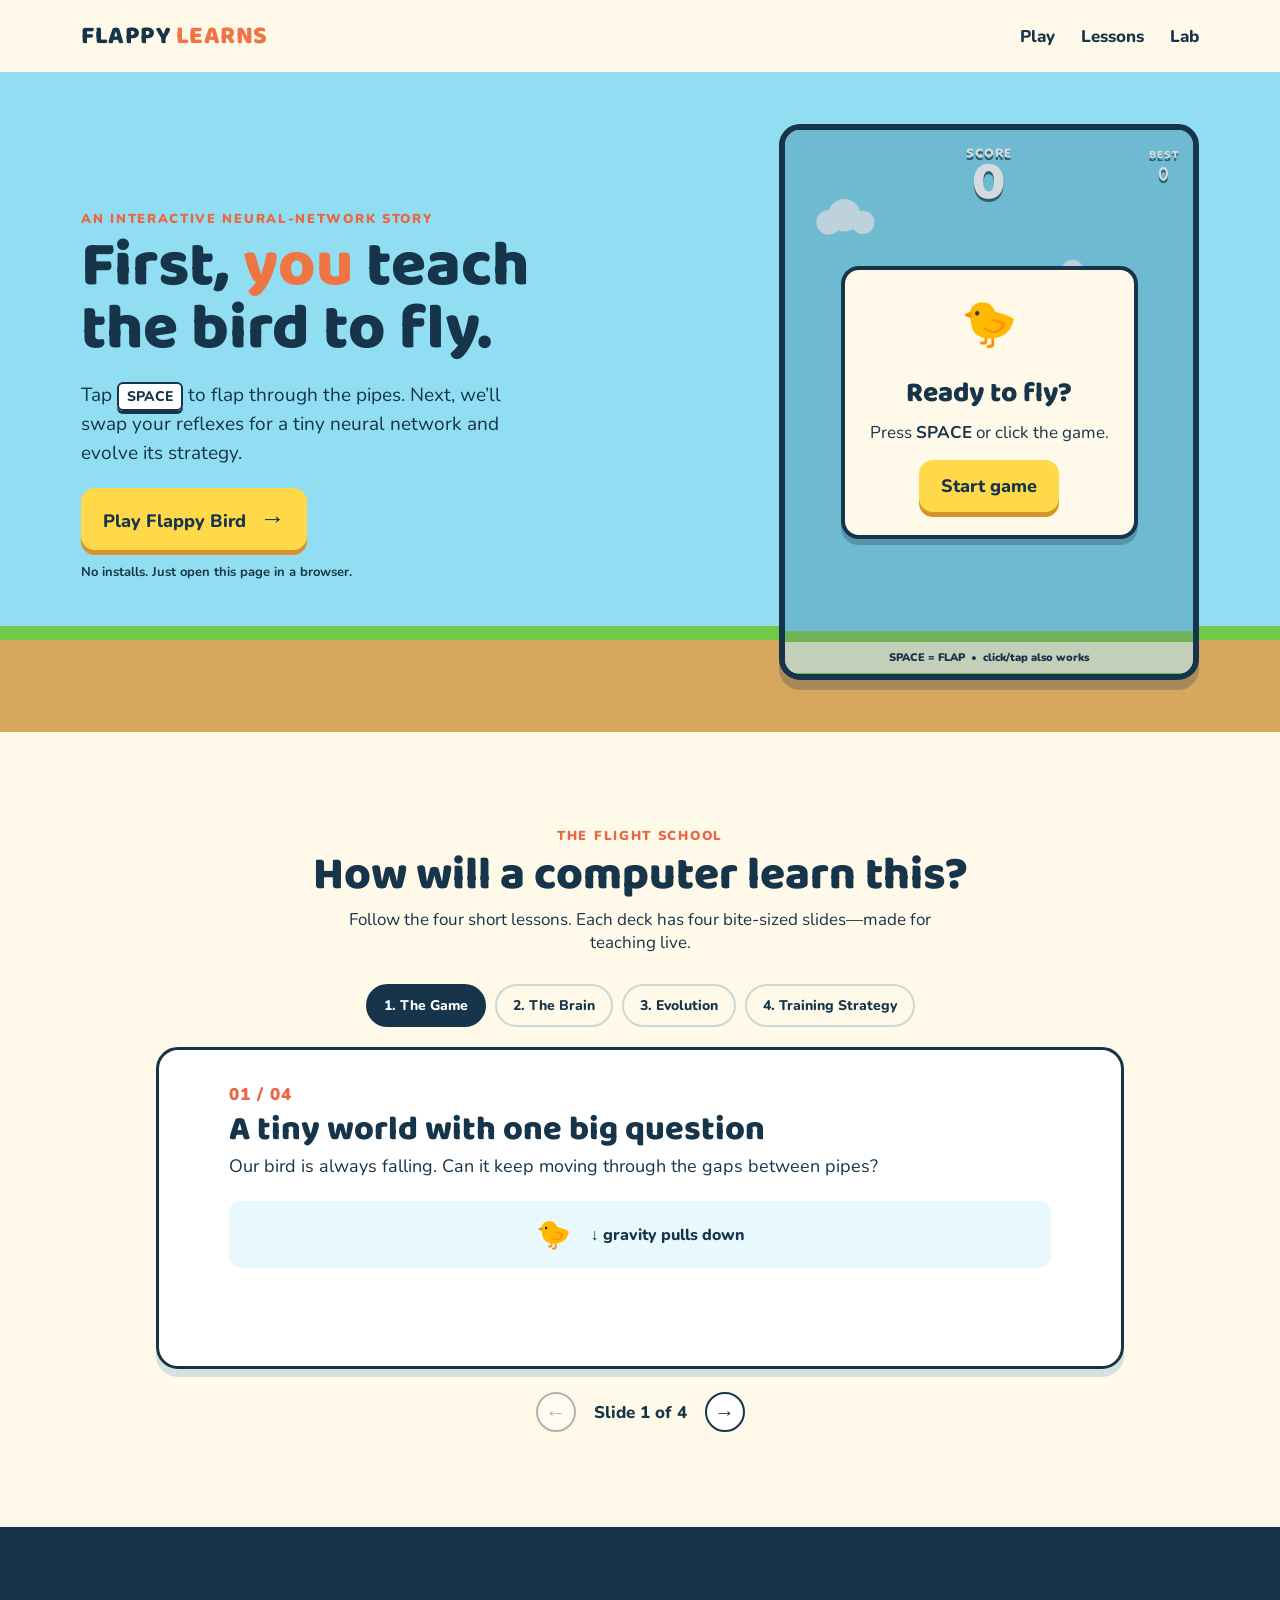
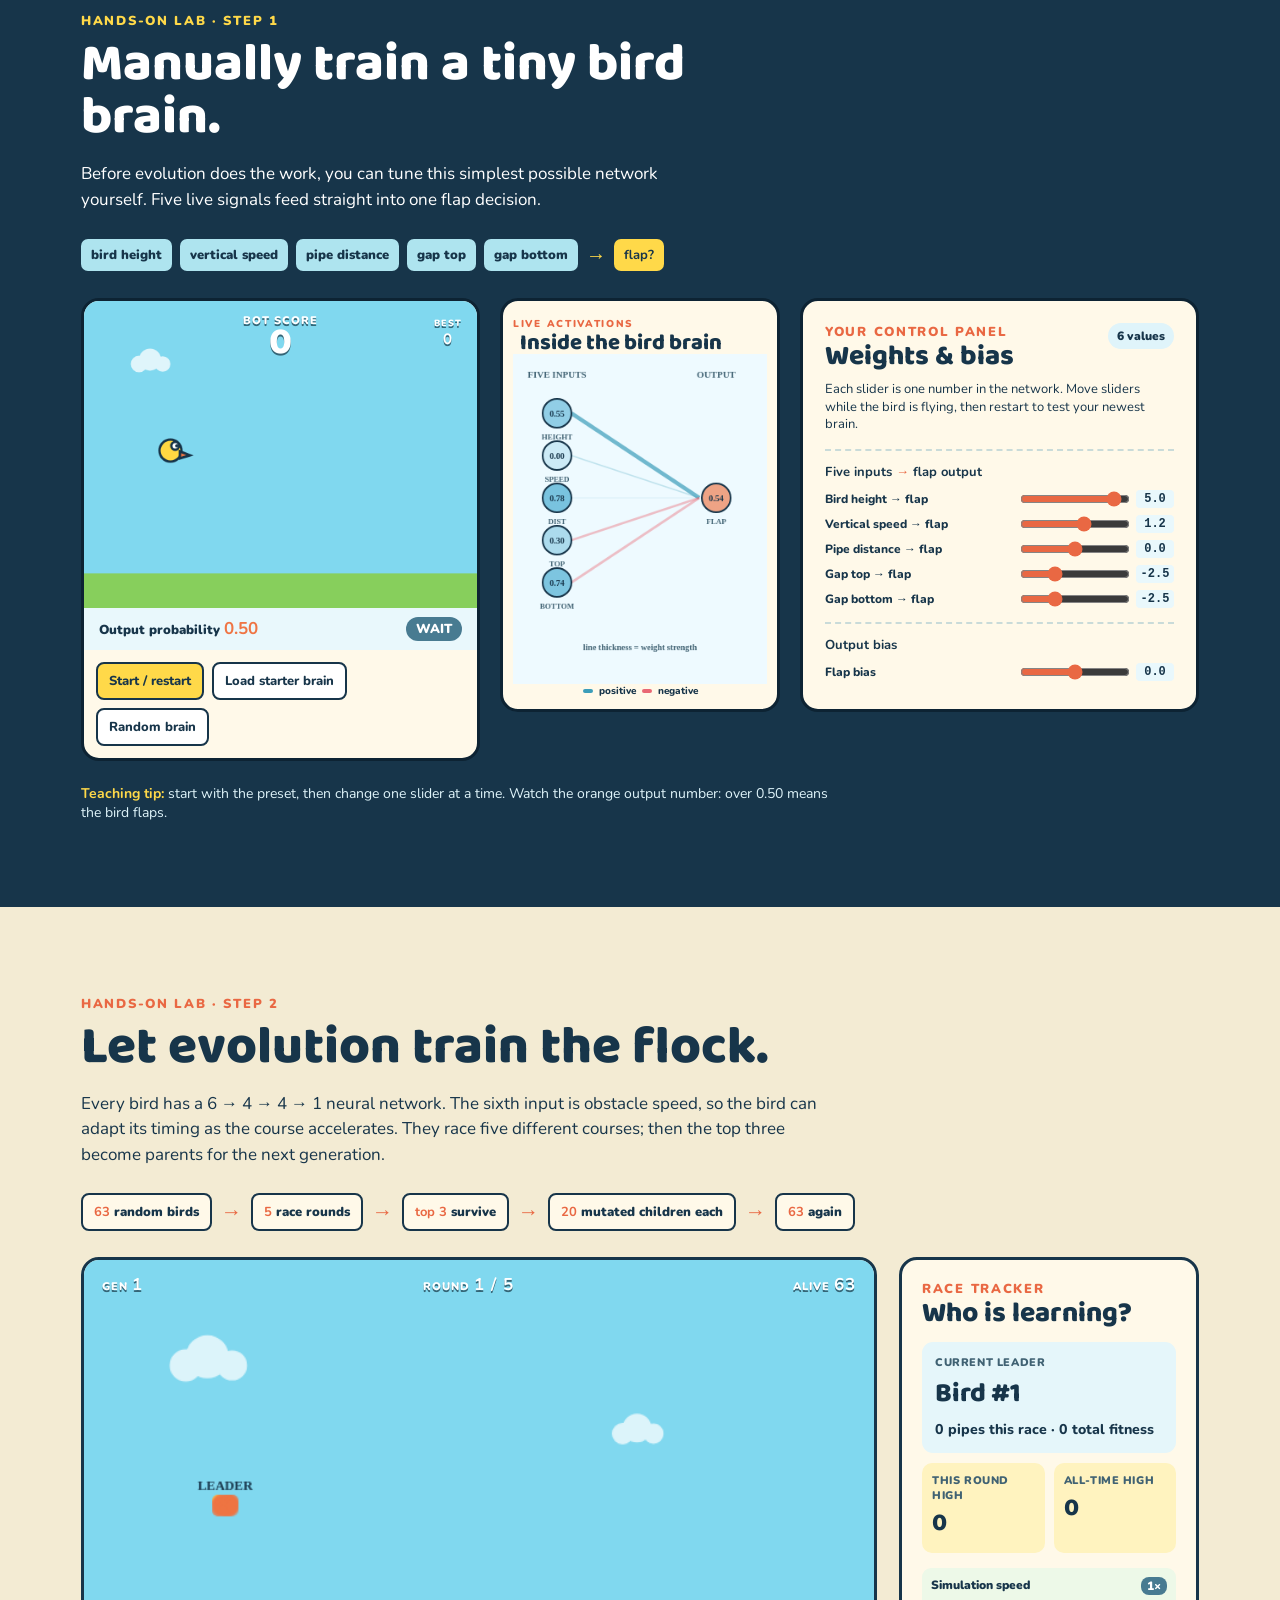
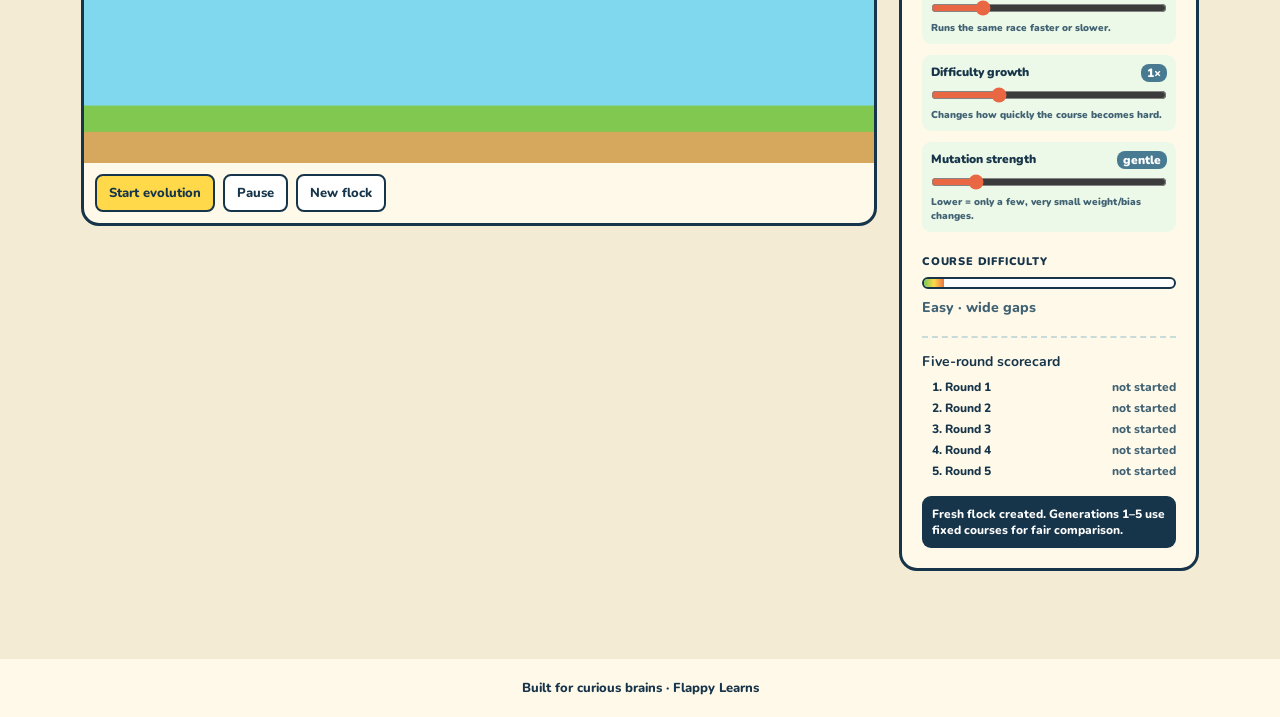
==== index.html @ a529473b "Initial Flappy game" ====
<!doctype html>
<html lang="en">
<head>
  <meta charset="UTF-8" />
  <meta name="viewport" content="width=device-width, initial-scale=1.0" />
  <title>Flappy Learns</title>
  <link rel="preconnect" href="https://fonts.googleapis.com" />
  <link rel="preconnect" href="https://fonts.gstatic.com" crossorigin />
  <link href="https://fonts.googleapis.com/css2?family=Baloo+2:wght@500;700;800&family=Nunito:wght@500;700;800&display=swap" rel="stylesheet" />
  <link rel="stylesheet" href="style.css" />
</head>
<body>
  <header class="site-header">
    <a class="brand" href="#play">FLAPPY <span>LEARNS</span></a>
    <nav aria-label="Main navigation">
      <a href="#play">Play</a>
      <a href="#lessons">Lessons</a>
      <a href="#lab">Lab</a>
    </nav>
  </header>

  <main>
    <section class="hero" id="play">
      <div class="hero-copy">
        <p class="eyebrow">AN INTERACTIVE NEURAL-NETWORK STORY</p>
        <h1>First, <em>you</em> teach<br />the bird to fly.</h1>
        <p class="intro">Tap <kbd>SPACE</kbd> to flap through the pipes. Next, we’ll swap your reflexes for a tiny neural network and evolve its strategy.</p>
        <button class="primary-button" id="start-button">Play Flappy Bird <span>→</span></button>
        <p class="tiny-note">No installs. Just open this page in a browser.</p>
      </div>

      <div class="game-shell" aria-label="Flappy Bird game">
        <div class="scoreboard"><span>SCORE</span><strong id="score">0</strong><span class="best-label">BEST <b id="best-score">0</b></span></div>
        <canvas id="game" width="420" height="560" tabindex="0" aria-label="Press Space to make the bird flap"></canvas>
        <div class="game-overlay" id="game-overlay">
          <div class="overlay-card">
            <p class="bird-icon">🐤</p>
            <h2 id="overlay-title">Ready to fly?</h2>
            <p id="overlay-text">Press <b>SPACE</b> or click the game.</p>
            <button id="overlay-button">Start game</button>
          </div>
        </div>
        <p class="controls">SPACE = FLAP &nbsp;•&nbsp; click/tap also works</p>
      </div>
    </section>

    <section class="lesson-section" id="lessons">
      <p class="eyebrow">THE FLIGHT SCHOOL</p>
      <h2>How will a computer learn this?</h2>
      <p class="section-intro">Follow the four short lessons. Each deck has four bite-sized slides—made for teaching live.</p>

      <div class="deck-tabs" role="tablist" aria-label="Lesson decks">
        <button class="deck-tab active" role="tab" aria-selected="true" aria-controls="deck-basics" id="tab-basics" data-deck="basics">1. The Game</button>
        <button class="deck-tab" role="tab" aria-selected="false" aria-controls="deck-network" id="tab-network" data-deck="network">2. The Brain</button>
        <button class="deck-tab" role="tab" aria-selected="false" aria-controls="deck-evolution" id="tab-evolution" data-deck="evolution">3. Evolution</button>
        <button class="deck-tab" role="tab" aria-selected="false" aria-controls="deck-strategy" id="tab-strategy" data-deck="strategy">4. Training Strategy</button>
      </div>

      <div class="deck active" id="deck-basics" role="tabpanel" aria-labelledby="tab-basics">
        <article class="slide active"><span class="slide-number">01 / 04</span><h3>A tiny world with one big question</h3><p>Our bird is always falling. Can it keep moving through the gaps between pipes?</p><div class="visual falling">🐤 <span>↓ gravity pulls down</span></div></article>
        <article class="slide"><span class="slide-number">02 / 04</span><h3>One action: flap</h3><p>A flap gives the bird a short upward push. In this first version, a human decides <strong>when</strong> to press Space.</p><div class="key-visual"><kbd>SPACE</kbd><span>→</span><span class="flap-arrow">🐤 ↑</span></div></article>
        <article class="slide"><span class="slide-number">03 / 04</span><h3>Simple rules make a game</h3><p>Touch a pipe or the ground: game over. Pass a pipe: earn one point. The score is our measure of success.</p><div class="rule-visual"><b>avoid</b> 🟩 <b>collect</b> ⭐</div></article>
        <article class="slide"><span class="slide-number">04 / 04</span><h3>Now replace the player</h3><p>The game will stay the same. Only the decision-maker changes: instead of a keyboard, a neural network chooses flap or wait.</p><div class="swap-visual"><span>⌨️ YOU</span><i>→</i><span>🧠 NETWORK</span></div></article>
      </div>

      <div class="deck" id="deck-network" role="tabpanel" aria-labelledby="tab-network" hidden>
        <article class="slide active"><span class="slide-number">01 / 04</span><h3>Five clues about the world</h3><p>Every frame, the network reads five numbers: bird height, bird velocity, pipe distance, gap top, and gap bottom.</p><div class="five-inputs"><span>Y</span><span>V</span><span>DX</span><span>TOP</span><span>BOT</span></div></article>
        <article class="slide"><span class="slide-number">02 / 04</span><h3>A very small brain</h3><p>Our network has two hidden layers with four neurons each. Small enough to draw, but enough to discover useful behavior.</p><div class="network-diagram" role="img" aria-label="Neural network with five inputs, two hidden layers of four neurons, and one output">
          <svg viewBox="0 0 760 250" aria-hidden="true">
            <g class="connections" stroke="#8dc8dc" stroke-width="2"><path d="M115 55 L265 45 M115 55 L265 85 M115 55 L265 125 M115 55 L265 165 M115 85 L265 45 M115 85 L265 85 M115 85 L265 125 M115 85 L265 165 M115 115 L265 45 M115 115 L265 85 M115 115 L265 125 M115 115 L265 165 M115 145 L265 45 M115 145 L265 85 M115 145 L265 125 M115 145 L265 165 M115 175 L265 45 M115 175 L265 85 M115 175 L265 125 M115 175 L265 165 M295 45 L445 45 M295 45 L445 85 M295 45 L445 125 M295 45 L445 165 M295 85 L445 45 M295 85 L445 85 M295 85 L445 125 M295 85 L445 165 M295 125 L445 45 M295 125 L445 85 M295 125 L445 125 M295 125 L445 165 M295 165 L445 45 M295 165 L445 85 M295 165 L445 125 M295 165 L445 165 M475 45 L625 105 M475 85 L625 105 M475 125 L625 105 M475 165 L625 105" /></g>
            <g class="input-nodes"><circle cx="100" cy="55" r="15"/><circle cx="100" cy="85" r="15"/><circle cx="100" cy="115" r="15"/><circle cx="100" cy="145" r="15"/><circle cx="100" cy="175" r="15"/></g>
            <g class="hidden-nodes"><circle cx="280" cy="45" r="15"/><circle cx="280" cy="85" r="15"/><circle cx="280" cy="125" r="15"/><circle cx="280" cy="165" r="15"/><circle cx="460" cy="45" r="15"/><circle cx="460" cy="85" r="15"/><circle cx="460" cy="125" r="15"/><circle cx="460" cy="165" r="15"/></g><g class="output-node"><circle cx="640" cy="105" r="18"/></g>
            <g class="layer-labels"><text x="100" y="225">INPUTS</text><text x="280" y="225">HIDDEN 1</text><text x="460" y="225">HIDDEN 2</text><text x="640" y="225">OUTPUT</text></g><g class="node-labels"><text x="52" y="59">5</text><text x="232" y="49">4</text><text x="412" y="49">4</text><text x="683" y="109">1</text></g>
          </svg><p><span>5 signals</span><b>→</b><span>4 neurons</span><b>→</b><span>4 neurons</span><b>→</b><span>1 decision</span></p>
        </div></article>
        <article class="slide"><span class="slide-number">03 / 04</span><h3>Weights are tiny opinions</h3><p>Each connection has a weight. A positive weight encourages a neuron; a negative one discourages it. Every neuron also has a bias.</p><div class="formula">signal = activation( inputs × weights + bias )</div></article>
        <article class="slide"><span class="slide-number">04 / 04</span><h3>One answer: flap or wait</h3><p>The last neuron produces a number from 0 to 1. Above 0.5 means <strong>FLAP</strong>; otherwise the bird waits.</p><div class="output-visual"><span>0.73</span><i>≥ 0.5</i><b>FLAP!</b></div></article>
      </div>

      <div class="deck" id="deck-evolution" role="tabpanel" aria-labelledby="tab-evolution" hidden>
        <article class="slide active"><span class="slide-number">01 / 04</span><h3>Start with many random birds</h3><p>Each bird gets a randomly filled network. Most are terrible at first—and that is exactly where learning begins.</p><div class="birds-row">🐤 🐤 🐤 🐤 🐤</div></article>
        <article class="slide"><span class="slide-number">02 / 04</span><h3>Fitness is the score</h3><p>Let every bird play. Its fitness is how far it gets (or how many pipes it passes). Higher is better.</p><div class="fitness"><span>🐤 2</span><span>🐤 7</span><span>🐤 12 ★</span></div></article>
        <article class="slide"><span class="slide-number">03 / 04</span><h3>The best three survive</h3><p>Keep the top three networks. They become the parents for the next generation instead of starting from scratch.</p><div class="survivors">🏆 🏆 🏆 <span>survive</span></div></article>
        <article class="slide"><span class="slide-number">04 / 04</span><h3>Copy, mix, mutate, repeat</h3><p>Children inherit parent weights, with a few small random changes. Over many generations, lucky improvements accumulate.</p><div class="cycle">parents → offspring → play → select ↻</div></article>
      </div>

      <div class="deck" id="deck-strategy" role="tabpanel" aria-labelledby="tab-strategy" hidden>
        <article class="slide active"><span class="slide-number">01 / 04</span><h3>Keep the best three</h3><p>After five races, rank every bird by total fitness. The top three networks survive unchanged, so strong ideas are never accidentally lost.</p><div class="survivors">🥇 🥈 🥉 <span>the parents</span></div></article>
        <article class="slide"><span class="slide-number">02 / 04</span><h3>Same course, fair comparison</h3><p>For the first five generations, every flock races the same five obstacle layouts. This removes luck: a higher score is much more likely to mean a better brain.</p><div class="formula">generations 1–5: fixed courses → fair fitness</div></article>
        <article class="slide"><span class="slide-number">03 / 04</span><h3>Then raise the challenge</h3><p>During every race, gaps shrink, pipes move faster, spacing tightens, and gravity grows stronger. Obstacle speed is also an input, so birds can adapt their timing.</p><div class="cycle">easy → faster → tighter → harder</div></article>
        <article class="slide"><span class="slide-number">04 / 04</span><h3>Mutation is a balancing act</h3><p>Gentle mutation protects good behavior and improves steadily, but can get stuck. Wild mutation explores more possibilities, but may erase useful progress. Try both knobs in the Arena.</p><div class="output-visual"><span>gentle = refine</span><i>↔</i><b>wild = explore</b></div></article>
      </div>
      <div class="slide-controls"><button id="previous-slide" aria-label="Previous slide">←</button><span id="slide-status">Slide 1 of 4</span><button id="next-slide" aria-label="Next slide">→</button></div>
    </section>

    <section class="manual-lab" id="lab">
      <div class="lab-heading"><p class="eyebrow">HANDS-ON LAB · STEP 1</p><h2>Manually train a tiny bird brain.</h2><p>Before evolution does the work, you can tune this simplest possible network yourself. Five live signals feed straight into one flap decision.</p></div>
      <div class="lab-architecture"><span>bird height</span><span>vertical speed</span><span>pipe distance</span><span>gap top</span><span>gap bottom</span><b>→</b><strong>flap?</strong></div>
      <div class="manual-grid">
        <div class="manual-game-card"><div class="mini-score"><span>BOT SCORE</span><strong id="bot-score">0</strong><span>BEST <b id="bot-best">0</b></span></div><canvas id="bot-game" width="500" height="390" aria-label="Live game controlled by the neural network"></canvas><div class="bot-readout"><span>Output probability <b id="bot-output">0.50</b></span><span id="bot-action">WAIT</span></div><div class="lab-buttons"><button id="bot-start">Start / restart</button><button id="starter-preset">Load starter brain</button><button id="random-brain">Random brain</button></div></div>
        <aside class="activation-card"><p class="eyebrow">LIVE ACTIVATIONS</p><h3>Inside the bird brain</h3><canvas id="activation-graph" width="300" height="390" aria-label="Live diagram of five inputs, weights and flap output"></canvas><p class="activation-key"><i class="positive"></i> positive <i class="negative"></i> negative</p></aside>
        <div class="control-card"><div class="control-title"><div><p class="eyebrow">YOUR CONTROL PANEL</p><h3>Weights &amp; bias</h3></div><span class="count-pill">6 values</span></div><p class="control-help">Each slider is one number in the network. Move sliders while the bird is flying, then restart to test your newest brain.</p><div id="nn-controls"></div></div>
      </div>
      <p class="lab-tip"><b>Teaching tip:</b> start with the preset, then change one slider at a time. Watch the orange output number: over 0.50 means the bird flaps.</p>
    </section>

    <section class="evolution-lab" id="evolution-lab">
      <div class="evolution-heading"><p class="eyebrow">HANDS-ON LAB · STEP 2</p><h2>Let evolution train the flock.</h2><p>Every bird has a 6 → 4 → 4 → 1 neural network. The sixth input is obstacle speed, so the bird can adapt its timing as the course accelerates. They race five different courses; then the top three become parents for the next generation.</p></div>
      <div class="evo-explainer"><span><b>63</b> random birds</span><i>→</i><span><b>5</b> race rounds</span><i>→</i><span><b>top 3</b> survive</span><i>→</i><span><b>20</b> mutated children each</span><i>→</i><span><b>63</b> again</span></div>
      <div class="evo-layout">
        <div class="arena-card"><div class="arena-hud"><span>GEN <b id="evo-generation">1</b></span><span>ROUND <b id="evo-round">1 / 5</b></span><span>ALIVE <b id="evo-alive">63</b></span></div><canvas id="evolution-game" width="660" height="420" aria-label="Evolution race with 63 neural-network birds"></canvas><div class="arena-buttons"><button id="evo-start">Start evolution</button><button id="evo-pause">Pause</button><button id="evo-reset">New flock</button></div></div>
        <aside class="evo-stats"><p class="eyebrow">RACE TRACKER</p><h3>Who is learning?</h3><div class="stat-box"><span>Current leader</span><strong id="evo-leader">—</strong><small id="evo-leader-score">waiting to race</small></div><div class="stat-grid"><div><span>This round high</span><b id="evo-round-high">0</b></div><div><span>All-time high</span><b id="evo-all-high">0</b></div></div><div class="evo-knobs"><label>Simulation speed <output id="simulation-speed-value">1×</output><input id="simulation-speed" type="range" min="0.25" max="4" value="1" step="0.25" /><small>Runs the same race faster or slower.</small></label><label>Difficulty growth <output id="difficulty-rate-value">1×</output><input id="difficulty-rate" type="range" min="0.25" max="3" value="1" step="0.25" /><small>Changes how quickly the course becomes hard.</small></label><label>Mutation strength <output id="mutation-strength-value">gentle</output><input id="mutation-strength" type="range" min="0.1" max="1" value="0.25" step="0.05" /><small>Lower = only a few, very small weight/bias changes.</small></label></div><div class="difficulty"><span>COURSE DIFFICULTY</span><div><i id="difficulty-fill"></i></div><small id="difficulty-text">Easy · wide gaps</small></div><div class="round-list"><h4>Five-round scorecard</h4><ol id="round-history"><li>Round 1 <span>not started</span></li><li>Round 2 <span>not started</span></li><li>Round 3 <span>not started</span></li><li>Round 4 <span>not started</span></li><li>Round 5 <span>not started</span></li></ol></div><p class="selection-note" id="evo-status">Press Start to release the first flock.</p></aside>
      </div>
    </section>
  </main>
  <footer>Built for curious brains · Flappy Learns</footer>
  <script src="script.js"></script>
</body>
</html>
---- style.css ----
:root { --ink:#17354a; --sky:#71d5f1; --yellow:#ffd949; --orange:#fa9d37; --grass:#71c94a; --cream:#fff9e9; --card:#ffffff; }
* { box-sizing:border-box; } html { scroll-behavior:smooth; } body { margin:0; color:var(--ink); background:var(--cream); font-family:Nunito, sans-serif; font-size:17px; } .site-header { height:72px; max-width:1170px; padding:0 26px; margin:auto; display:flex; align-items:center; justify-content:space-between; } .brand { color:var(--ink); text-decoration:none; font:800 25px "Baloo 2",sans-serif; letter-spacing:.5px; } .brand span { color:#ef7544; } nav { display:flex; gap:26px; } nav a { color:var(--ink); text-decoration:none; font-weight:800; } nav a:hover { color:#ef7544; }.hero { min-height:625px; padding:52px max(26px,calc((100% - 1118px)/2)); display:flex; align-items:center; justify-content:space-between; gap:60px; background:linear-gradient(#91ddf1 0 84%,#71c94a 84% 86%,#d6a85d 86%); overflow:hidden; }.hero-copy { max-width:530px; }.eyebrow { margin:0 0 8px; color:#e96843; font-size:13px; font-weight:900; letter-spacing:1.7px; }.hero h1,.lesson-section h2,.lab-teaser h2 { margin:0; font:800 clamp(40px,5vw,64px)/.98 "Baloo 2",sans-serif; }.hero h1 em { color:#ef7544; font-style:normal; }.intro { max-width:460px; font-size:19px; line-height:1.55; } kbd { padding:3px 8px; border:2px solid var(--ink); border-radius:6px; box-shadow:0 3px 0 var(--ink); font:800 14px Nunito,sans-serif; background:#fff; }.primary-button,.overlay-card button { border:0; border-radius:14px; padding:14px 22px; cursor:pointer; color:var(--ink); background:var(--yellow); box-shadow:0 5px 0 #d7922a; font:800 18px Nunito,sans-serif; transition:transform .15s; }.primary-button:hover,.overlay-card button:hover { transform:translateY(-2px); }.primary-button span { font-size:25px; margin-left:9px; }.tiny-note { font-size:13px; font-weight:700; }.game-shell { position:relative; flex:0 0 420px; width:420px; border:6px solid var(--ink); border-radius:21px; overflow:hidden; box-shadow:0 10px 0 rgba(23,53,74,.25); background:var(--sky); }.scoreboard { position:absolute; z-index:2; width:100%; padding:15px; color:#fff; text-align:center; text-shadow:0 3px 0 #356576; font-size:12px; font-weight:900; letter-spacing:1px; pointer-events:none; }.scoreboard strong { display:block; font:800 55px/45px "Baloo 2"; }.best-label { position:absolute; right:14px; top:18px; font-size:10px; }.best-label b { display:block; font-size:18px; } canvas { display:block; width:100%; height:auto; cursor:pointer; }.game-overlay { position:absolute; z-index:4; inset:0; display:grid; place-items:center; background:rgba(23,53,74,.18); }.game-overlay.hidden { display:none; }.overlay-card { min-width:245px; padding:19px 25px 23px; text-align:center; background:#fff9e9; border:4px solid var(--ink); border-radius:18px; box-shadow:0 6px 0 rgba(23,53,74,.28); }.overlay-card h2 { margin:0; font:800 28px "Baloo 2"; }.overlay-card p { margin:5px 0 16px; }.bird-icon { font-size:45px; }.controls { position:absolute; z-index:2; bottom:1px; width:100%; margin:0; padding:8px; background:rgba(255,249,233,.82); text-align:center; font-size:11px; font-weight:900; }.lesson-section { max-width:1020px; margin:auto; padding:95px 26px; text-align:center; }.lesson-section h2 { font-size:46px; }.section-intro { max-width:620px; margin:10px auto 30px; }.deck-tabs { display:flex; justify-content:center; gap:9px; margin-bottom:20px; }.deck-tab { padding:10px 16px; color:var(--ink); background:transparent; border:2px solid #cbd8d5; border-radius:30px; font:800 14px Nunito; cursor:pointer; }.deck-tab.active { color:#fff; background:var(--ink); border-color:var(--ink); }.deck { min-height:320px; padding:33px 70px; text-align:left; background:var(--card); border:3px solid var(--ink); border-radius:22px; box-shadow:0 8px 0 #d6e0dc; }.slide { display:none; min-height:250px; }.slide.active { display:block; animation:arrive .25s ease-out; }.slide-number { color:#e96843; font-weight:900; letter-spacing:1px; }.slide h3 { margin:7px 0 6px; font:800 34px/1 "Baloo 2"; }.slide p { max-width:680px; margin-top:0; font-size:18px; line-height:1.45; }.visual,.key-visual,.rule-visual,.swap-visual,.five-inputs,.network-visual,.formula,.output-visual,.birds-row,.fitness,.survivors,.cycle { display:flex; min-height:67px; align-items:center; justify-content:center; gap:20px; margin-top:22px; border-radius:12px; color:var(--ink); background:#e9f8fc; font-size:28px; font-weight:800; }.falling span { font-size:16px; }.key-visual,.swap-visual,.output-visual { background:#fff3bf; }.flap-arrow { color:#e96843; }.rule-visual { background:#edf9e8; font-size:20px; }.swap-visual { font-size:18px; }.swap-visual i { color:#e96843; }.five-inputs span { display:grid; width:45px; height:45px; place-items:center; border-radius:50%; color:#fff; background:#5badd0; font-size:15px; }.network-visual { gap:12px; font-size:16px; }.network-visual div { display:grid; gap:3px; line-height:13px; }.network-visual i { color:#e96843; }.formula,.cycle { padding:12px; font-family:monospace; font-size:16px; }.output-visual span { padding:8px 13px; background:#fff; border-radius:8px; }.output-visual b { color:#418e32; }.birds-row { background:#fff3bf; }.fitness { background:#e9f8fc; font-size:19px; }.fitness span:last-child { color:#e96843; }.survivors { background:#edf9e8; }.survivors span { font-size:16px; }.slide-controls { display:flex; justify-content:center; align-items:center; gap:18px; margin-top:23px; font-weight:800; }.slide-controls button { width:40px; height:40px; border:2px solid var(--ink); border-radius:50%; color:var(--ink); background:#fff; font-size:20px; cursor:pointer; }.slide-controls button:disabled { opacity:.35; cursor:default; }.lab-teaser { display:flex; align-items:center; justify-content:center; gap:26px; padding:50px 25px; color:#fff; background:var(--ink); }.lab-teaser > span { font-size:56px; }.lab-teaser .eyebrow { color:var(--yellow); }.lab-teaser h2 { font-size:39px; }.lab-teaser p { margin:3px 0; } footer { padding:20px; text-align:center; font-size:13px; font-weight:800; } @keyframes arrive { from { opacity:0; transform:translateX(14px); } to { opacity:1; transform:none; } }
@media(max-width:800px) { .hero { padding-top:35px; flex-direction:column; gap:25px; } .hero-copy { text-align:center; } .game-shell { max-width:420px; width:100%; flex-basis:auto; } .deck { padding:28px 25px; } .deck-tabs { flex-wrap:wrap; } nav { gap:14px; font-size:14px; } .site-header { padding:0 17px; } .network-visual { gap:6px; } }
.network-diagram { margin-top:17px; padding:10px 16px 8px; border-radius:12px; background:#e9f8fc; }.network-diagram svg { display:block; width:100%; max-height:205px; }.network-diagram circle { stroke:#17354a; stroke-width:3; }.input-nodes circle { fill:#63b9d9; }.hidden-nodes circle { fill:#ffd949; }.output-node circle { fill:#ef7544; }.layer-labels text { fill:#406273; font:800 13px Nunito,sans-serif; letter-spacing:1.2px; text-anchor:middle; }.node-labels text { fill:#17354a; font:800 14px Nunito,sans-serif; text-anchor:middle; }.network-diagram p { display:flex; justify-content:center; gap:12px; margin:2px 0 0; color:#406273; font-size:13px; font-weight:800; }.network-diagram p b { color:#ef7544; }
.manual-lab { padding:85px max(26px,calc((100% - 1118px)/2)); background:#17354a; color:#fff; }.lab-heading { max-width:680px; }.lab-heading .eyebrow { color:#ffd949; }.lab-heading h2 { margin:0; font:800 clamp(36px,5vw,53px)/1 "Baloo 2",sans-serif; }.lab-heading > p:last-child { max-width:600px; line-height:1.5; }.lab-architecture { display:flex; flex-wrap:wrap; align-items:center; gap:8px; margin:27px 0; color:#17354a; font-size:13px; font-weight:900; }.lab-architecture span,.lab-architecture strong { padding:7px 10px; border-radius:7px; background:#aee4ef; }.lab-architecture strong { background:#ffd949; }.lab-architecture b { color:#ffd949; font-size:20px; }.manual-grid { display:grid; grid-template-columns:minmax(350px,1fr) minmax(390px,1fr); gap:24px; align-items:start; }.manual-game-card,.control-card { overflow:hidden; border-radius:18px; background:#fff9e9; color:#17354a; border:3px solid #0d2333; }.manual-game-card { position:relative; }.mini-score { position:absolute; z-index:1; top:0; width:100%; padding:12px 17px; color:#fff; text-align:center; text-shadow:0 2px #356576; font-size:11px; font-weight:900; letter-spacing:1px; pointer-events:none; }.mini-score strong { display:block; font:800 38px/30px "Baloo 2"; }.mini-score > span:last-child { position:absolute; top:16px; right:15px; font-size:9px; }.mini-score b { display:block; font-size:15px; }.manual-game-card canvas { display:block; width:100%; height:auto; }.bot-readout { display:flex; justify-content:space-between; padding:9px 15px; background:#e9f8fc; font-size:13px; font-weight:900; }.bot-readout b { color:#ef7544; font-size:17px; }.bot-readout span:last-child { padding:3px 10px; border-radius:20px; color:#fff; background:#487b91; }.bot-readout span:last-child.flapping { background:#e96843; }.lab-buttons { display:flex; flex-wrap:wrap; gap:8px; padding:12px; }.lab-buttons button { padding:8px 11px; border:2px solid #17354a; border-radius:8px; color:#17354a; background:#fff; font:800 13px Nunito; cursor:pointer; }.lab-buttons button:first-child { background:#ffd949; }.control-card { padding:22px; }.control-title { display:flex; align-items:start; justify-content:space-between; gap:10px; }.control-title .eyebrow { margin-bottom:2px; }.control-title h3 { margin:0; font:800 28px/1 "Baloo 2"; }.count-pill { padding:5px 9px; border-radius:20px; background:#dff4fa; font-size:12px; font-weight:900; white-space:nowrap; }.control-help { margin:10px 0 15px; font-size:13px; line-height:1.35; }.weight-section { margin-top:13px; padding-top:12px; border-top:2px dashed #c9dbd9; }.weight-section h4 { margin:0 0 8px; font-size:13px; }.weight-section h4 span { color:#e96843; }.weight-row { display:grid; grid-template-columns:1fr 110px 38px; gap:8px; align-items:center; margin:5px 0; font-size:12px; font-weight:800; }.weight-row input { width:100%; accent-color:#e96843; }.weight-value { padding:2px 4px; border-radius:4px; text-align:center; background:#e9f8fc; font-family:monospace; }.lab-tip { max-width:760px; margin:23px 0 0; color:#dff4fa; font-size:14px; }.lab-tip b { color:#ffd949; }
@media(max-width:800px) { .manual-lab { padding:65px 18px; }.manual-grid { grid-template-columns:1fr; }.control-card { padding:18px; }.weight-row { grid-template-columns:1fr 100px 35px; }.lab-architecture { gap:5px; } }
.manual-grid { grid-template-columns:minmax(300px,1fr) 280px minmax(360px,1fr); gap:20px; }.activation-card { padding:16px 10px 11px; overflow:hidden; border-radius:18px; background:#fff9e9; color:#17354a; border:3px solid #0d2333; }.activation-card .eyebrow { margin-bottom:1px; font-size:10px; }.activation-card h3 { margin:0 7px; font:800 22px/1 "Baloo 2"; }.activation-card canvas { display:block; width:100%; height:auto; }.activation-key { display:flex; justify-content:center; align-items:center; gap:6px; margin:0; font-size:10px; font-weight:800; }.activation-key i { width:10px; height:4px; border-radius:4px; }.activation-key .positive { background:#3b9db9; }.activation-key .negative { background:#e96874; } @media(max-width:1000px) { .manual-grid { grid-template-columns:minmax(330px,1fr) 280px; }.control-card { grid-column:1 / -1; } } @media(max-width:800px) { .manual-grid { grid-template-columns:1fr; }.control-card { grid-column:auto; }.activation-card { max-width:360px; width:100%; justify-self:center; } }
.evolution-lab { padding:88px max(26px,calc((100% - 1118px)/2)); background:#f3ebd3; }.evolution-heading { max-width:760px; }.evolution-heading h2 { margin:0; font:800 clamp(36px,5vw,53px)/1 "Baloo 2",sans-serif; }.evolution-heading > p:last-child { line-height:1.5; }.evo-explainer { display:flex; flex-wrap:wrap; align-items:center; gap:9px; margin:26px 0; font-size:13px; font-weight:900; }.evo-explainer span { padding:8px 11px; border:2px solid #17354a; border-radius:8px; background:#fff9e9; }.evo-explainer b { color:#e96843; }.evo-explainer i { color:#e96843; font-size:21px; font-style:normal; }.evo-layout { display:grid; grid-template-columns:minmax(500px,1fr) 300px; gap:22px; align-items:start; }.arena-card,.evo-stats { overflow:hidden; border:3px solid #17354a; border-radius:18px; background:#fff9e9; }.arena-card { position:relative; }.arena-hud { position:absolute; z-index:1; display:flex; justify-content:space-between; width:100%; padding:13px 18px; color:#fff; text-shadow:0 2px #356576; font-size:11px; font-weight:900; letter-spacing:1px; pointer-events:none; }.arena-hud b { font-size:17px; }.arena-card canvas { display:block; width:100%; height:auto; }.arena-buttons { display:flex; flex-wrap:wrap; gap:8px; padding:11px; }.arena-buttons button { padding:8px 12px; border:2px solid #17354a; border-radius:8px; color:#17354a; background:#fff; font:800 13px Nunito; cursor:pointer; }.arena-buttons button:first-child { background:#ffd949; }.evo-stats { padding:20px; }.evo-stats .eyebrow { margin-bottom:2px; }.evo-stats h3 { margin:0 0 14px; font:800 28px/1 "Baloo 2"; }.stat-box { padding:13px; border-radius:11px; background:#e5f6fa; }.stat-box span,.stat-grid span { display:block; color:#406273; font-size:11px; font-weight:900; text-transform:uppercase; letter-spacing:.6px; }.stat-box strong { display:block; margin:2px 0; font:800 27px "Baloo 2"; }.stat-box small { font-weight:800; }.stat-grid { display:grid; grid-template-columns:1fr 1fr; gap:9px; margin-top:10px; }.stat-grid div { padding:10px; border-radius:10px; background:#fff3bf; }.stat-grid b { display:block; font:800 25px "Baloo 2"; }.difficulty { margin-top:16px; }.difficulty > span { font-size:11px; font-weight:900; letter-spacing:.8px; }.difficulty > div { height:12px; margin:6px 0; overflow:hidden; border:2px solid #17354a; border-radius:10px; background:#fff; }.difficulty i { display:block; width:8%; height:100%; background:linear-gradient(90deg,#76c952,#ffd949,#ef7544); transition:width .2s; }.difficulty small { color:#406273; font-weight:800; }.round-list { margin-top:18px; padding-top:14px; border-top:2px dashed #c9dbd9; }.round-list h4 { margin:0 0 8px; font-size:14px; }.round-list ol { display:grid; gap:5px; margin:0; padding-left:23px; font-size:12px; font-weight:800; }.round-list li span { float:right; color:#406273; }.round-list li.done span { color:#e96843; }.selection-note { margin:17px 0 0; padding:10px; border-radius:9px; background:#17354a; color:#fff; font-size:12px; font-weight:800; line-height:1.35; } @media(max-width:850px) { .evolution-lab { padding:65px 18px; }.evo-layout { grid-template-columns:1fr; }.evo-stats { max-width:500px; width:100%; }.evo-explainer { gap:5px; } } @media(max-width:550px) { .evo-layout { grid-template-columns:minmax(0,1fr); }.arena-hud { padding:9px; font-size:9px; }.arena-hud b { font-size:14px; } }
.evo-knobs { display:grid; gap:11px; margin-top:15px; }.evo-knobs label { display:grid; grid-template-columns:1fr auto; gap:4px 8px; padding:9px; border-radius:9px; background:#edf9e8; font-size:12px; font-weight:900; }.evo-knobs output { padding:1px 6px; border-radius:8px; color:#fff; background:#487b91; }.evo-knobs input,.evo-knobs small { grid-column:1 / -1; }.evo-knobs input { width:100%; margin:1px 0; accent-color:#e96843; }.evo-knobs small { color:#406273; font-size:10px; }
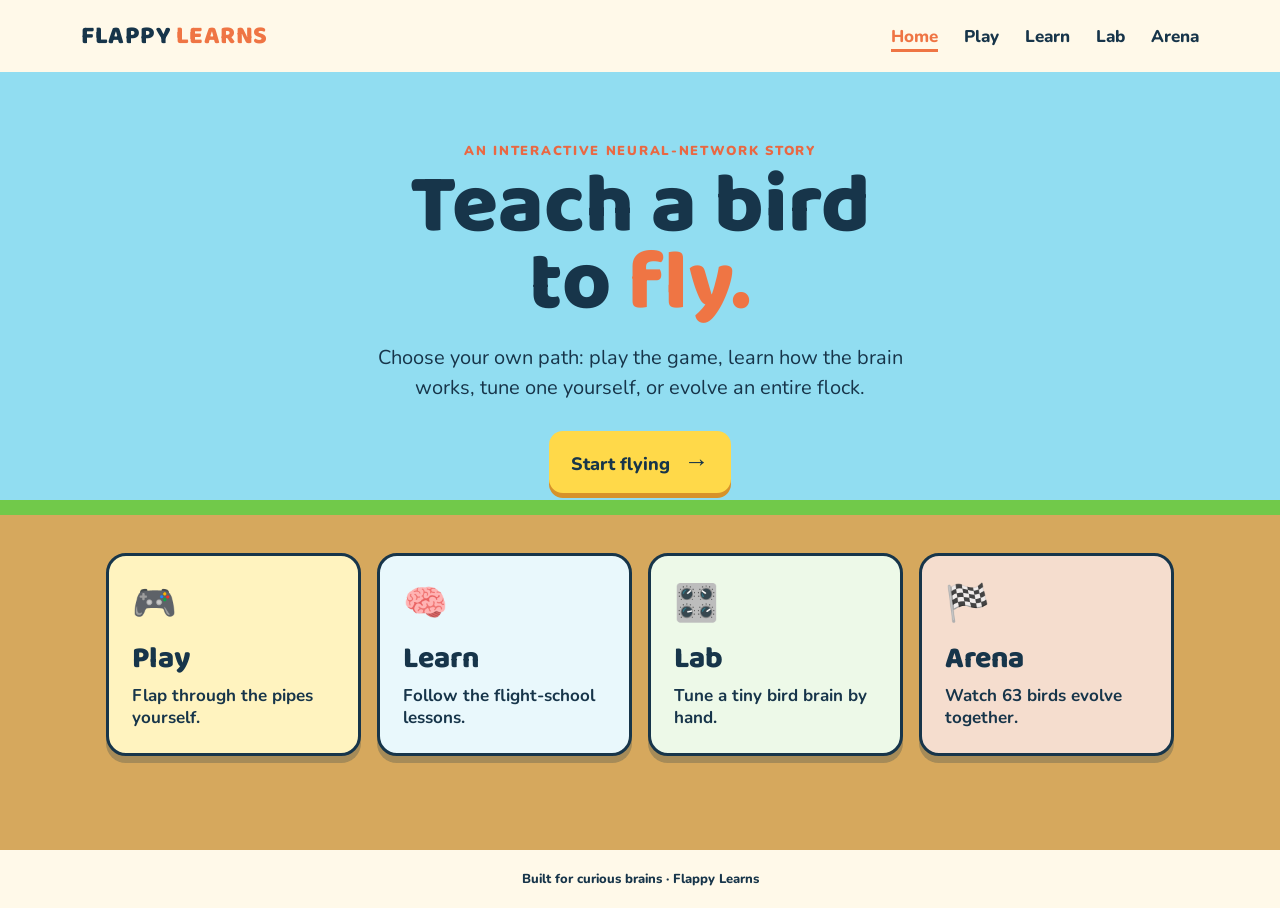
==== commit dd5caa83: "feat: split learning experience into dedicated pages (#15)" ====
--- a/index.html
+++ b/index.html
@@ -1,119 +1,3 @@
 <!doctype html>
-<html lang="en">
-<head>
-  <meta charset="UTF-8" />
-  <meta name="viewport" content="width=device-width, initial-scale=1.0" />
-  <title>Flappy Learns</title>
-  <link rel="preconnect" href="https://fonts.googleapis.com" />
-  <link rel="preconnect" href="https://fonts.gstatic.com" crossorigin />
-  <link href="https://fonts.googleapis.com/css2?family=Baloo+2:wght@500;700;800&family=Nunito:wght@500;700;800&display=swap" rel="stylesheet" />
-  <link rel="stylesheet" href="style.css" />
-</head>
-<body>
-  <header class="site-header">
-    <a class="brand" href="#play">FLAPPY <span>LEARNS</span></a>
-    <nav aria-label="Main navigation">
-      <a href="#play">Play</a>
-      <a href="#lessons">Lessons</a>
-      <a href="#lab">Lab</a>
-    </nav>
-  </header>
-
-  <main>
-    <section class="hero" id="play">
-      <div class="hero-copy">
-        <p class="eyebrow">AN INTERACTIVE NEURAL-NETWORK STORY</p>
-        <h1>First, <em>you</em> teach<br />the bird to fly.</h1>
-        <p class="intro">Tap <kbd>SPACE</kbd> to flap through the pipes. Next, we’ll swap your reflexes for a tiny neural network and evolve its strategy.</p>
-        <button class="primary-button" id="start-button">Play Flappy Bird <span>→</span></button>
-        <p class="tiny-note">No installs. Just open this page in a browser.</p>
-      </div>
-
-      <div class="game-shell" aria-label="Flappy Bird game">
-        <div class="scoreboard"><span>SCORE</span><strong id="score">0</strong><span class="best-label">BEST <b id="best-score">0</b></span></div>
-        <canvas id="game" width="420" height="560" tabindex="0" aria-label="Press Space to make the bird flap"></canvas>
-        <div class="game-overlay" id="game-overlay">
-          <div class="overlay-card">
-            <p class="bird-icon">🐤</p>
-            <h2 id="overlay-title">Ready to fly?</h2>
-            <p id="overlay-text">Press <b>SPACE</b> or click the game.</p>
-            <button id="overlay-button">Start game</button>
-          </div>
-        </div>
-        <p class="controls">SPACE = FLAP &nbsp;•&nbsp; click/tap also works</p>
-      </div>
-    </section>
-
-    <section class="lesson-section" id="lessons">
-      <p class="eyebrow">THE FLIGHT SCHOOL</p>
-      <h2>How will a computer learn this?</h2>
-      <p class="section-intro">Follow the four short lessons. Each deck has four bite-sized slides—made for teaching live.</p>
-
-      <div class="deck-tabs" role="tablist" aria-label="Lesson decks">
-        <button class="deck-tab active" role="tab" aria-selected="true" aria-controls="deck-basics" id="tab-basics" data-deck="basics">1. The Game</button>
-        <button class="deck-tab" role="tab" aria-selected="false" aria-controls="deck-network" id="tab-network" data-deck="network">2. The Brain</button>
-        <button class="deck-tab" role="tab" aria-selected="false" aria-controls="deck-evolution" id="tab-evolution" data-deck="evolution">3. Evolution</button>
-        <button class="deck-tab" role="tab" aria-selected="false" aria-controls="deck-strategy" id="tab-strategy" data-deck="strategy">4. Training Strategy</button>
-      </div>
-
-      <div class="deck active" id="deck-basics" role="tabpanel" aria-labelledby="tab-basics">
-        <article class="slide active"><span class="slide-number">01 / 04</span><h3>A tiny world with one big question</h3><p>Our bird is always falling. Can it keep moving through the gaps between pipes?</p><div class="visual falling">🐤 <span>↓ gravity pulls down</span></div></article>
-        <article class="slide"><span class="slide-number">02 / 04</span><h3>One action: flap</h3><p>A flap gives the bird a short upward push. In this first version, a human decides <strong>when</strong> to press Space.</p><div class="key-visual"><kbd>SPACE</kbd><span>→</span><span class="flap-arrow">🐤 ↑</span></div></article>
-        <article class="slide"><span class="slide-number">03 / 04</span><h3>Simple rules make a game</h3><p>Touch a pipe or the ground: game over. Pass a pipe: earn one point. The score is our measure of success.</p><div class="rule-visual"><b>avoid</b> 🟩 <b>collect</b> ⭐</div></article>
-        <article class="slide"><span class="slide-number">04 / 04</span><h3>Now replace the player</h3><p>The game will stay the same. Only the decision-maker changes: instead of a keyboard, a neural network chooses flap or wait.</p><div class="swap-visual"><span>⌨️ YOU</span><i>→</i><span>🧠 NETWORK</span></div></article>
-      </div>
-
-      <div class="deck" id="deck-network" role="tabpanel" aria-labelledby="tab-network" hidden>
-        <article class="slide active"><span class="slide-number">01 / 04</span><h3>Five clues about the world</h3><p>Every frame, the network reads five numbers: bird height, bird velocity, pipe distance, gap top, and gap bottom.</p><div class="five-inputs"><span>Y</span><span>V</span><span>DX</span><span>TOP</span><span>BOT</span></div></article>
-        <article class="slide"><span class="slide-number">02 / 04</span><h3>A very small brain</h3><p>Our network has two hidden layers with four neurons each. Small enough to draw, but enough to discover useful behavior.</p><div class="network-diagram" role="img" aria-label="Neural network with five inputs, two hidden layers of four neurons, and one output">
-          <svg viewBox="0 0 760 250" aria-hidden="true">
-            <g class="connections" stroke="#8dc8dc" stroke-width="2"><path d="M115 55 L265 45 M115 55 L265 85 M115 55 L265 125 M115 55 L265 165 M115 85 L265 45 M115 85 L265 85 M115 85 L265 125 M115 85 L265 165 M115 115 L265 45 M115 115 L265 85 M115 115 L265 125 M115 115 L265 165 M115 145 L265 45 M115 145 L265 85 M115 145 L265 125 M115 145 L265 165 M115 175 L265 45 M115 175 L265 85 M115 175 L265 125 M115 175 L265 165 M295 45 L445 45 M295 45 L445 85 M295 45 L445 125 M295 45 L445 165 M295 85 L445 45 M295 85 L445 85 M295 85 L445 125 M295 85 L445 165 M295 125 L445 45 M295 125 L445 85 M295 125 L445 125 M295 125 L445 165 M295 165 L445 45 M295 165 L445 85 M295 165 L445 125 M295 165 L445 165 M475 45 L625 105 M475 85 L625 105 M475 125 L625 105 M475 165 L625 105" /></g>
-            <g class="input-nodes"><circle cx="100" cy="55" r="15"/><circle cx="100" cy="85" r="15"/><circle cx="100" cy="115" r="15"/><circle cx="100" cy="145" r="15"/><circle cx="100" cy="175" r="15"/></g>
-            <g class="hidden-nodes"><circle cx="280" cy="45" r="15"/><circle cx="280" cy="85" r="15"/><circle cx="280" cy="125" r="15"/><circle cx="280" cy="165" r="15"/><circle cx="460" cy="45" r="15"/><circle cx="460" cy="85" r="15"/><circle cx="460" cy="125" r="15"/><circle cx="460" cy="165" r="15"/></g><g class="output-node"><circle cx="640" cy="105" r="18"/></g>
-            <g class="layer-labels"><text x="100" y="225">INPUTS</text><text x="280" y="225">HIDDEN 1</text><text x="460" y="225">HIDDEN 2</text><text x="640" y="225">OUTPUT</text></g><g class="node-labels"><text x="52" y="59">5</text><text x="232" y="49">4</text><text x="412" y="49">4</text><text x="683" y="109">1</text></g>
-          </svg><p><span>5 signals</span><b>→</b><span>4 neurons</span><b>→</b><span>4 neurons</span><b>→</b><span>1 decision</span></p>
-        </div></article>
-        <article class="slide"><span class="slide-number">03 / 04</span><h3>Weights are tiny opinions</h3><p>Each connection has a weight. A positive weight encourages a neuron; a negative one discourages it. Every neuron also has a bias.</p><div class="formula">signal = activation( inputs × weights + bias )</div></article>
-        <article class="slide"><span class="slide-number">04 / 04</span><h3>One answer: flap or wait</h3><p>The last neuron produces a number from 0 to 1. Above 0.5 means <strong>FLAP</strong>; otherwise the bird waits.</p><div class="output-visual"><span>0.73</span><i>≥ 0.5</i><b>FLAP!</b></div></article>
-      </div>
-
-      <div class="deck" id="deck-evolution" role="tabpanel" aria-labelledby="tab-evolution" hidden>
-        <article class="slide active"><span class="slide-number">01 / 04</span><h3>Start with many random birds</h3><p>Each bird gets a randomly filled network. Most are terrible at first—and that is exactly where learning begins.</p><div class="birds-row">🐤 🐤 🐤 🐤 🐤</div></article>
-        <article class="slide"><span class="slide-number">02 / 04</span><h3>Fitness is the score</h3><p>Let every bird play. Its fitness is how far it gets (or how many pipes it passes). Higher is better.</p><div class="fitness"><span>🐤 2</span><span>🐤 7</span><span>🐤 12 ★</span></div></article>
-        <article class="slide"><span class="slide-number">03 / 04</span><h3>The best three survive</h3><p>Keep the top three networks. They become the parents for the next generation instead of starting from scratch.</p><div class="survivors">🏆 🏆 🏆 <span>survive</span></div></article>
-        <article class="slide"><span class="slide-number">04 / 04</span><h3>Copy, mix, mutate, repeat</h3><p>Children inherit parent weights, with a few small random changes. Over many generations, lucky improvements accumulate.</p><div class="cycle">parents → offspring → play → select ↻</div></article>
-      </div>
-
-      <div class="deck" id="deck-strategy" role="tabpanel" aria-labelledby="tab-strategy" hidden>
-        <article class="slide active"><span class="slide-number">01 / 04</span><h3>Keep the best three</h3><p>After five races, rank every bird by total fitness. The top three networks survive unchanged, so strong ideas are never accidentally lost.</p><div class="survivors">🥇 🥈 🥉 <span>the parents</span></div></article>
-        <article class="slide"><span class="slide-number">02 / 04</span><h3>Same course, fair comparison</h3><p>For the first five generations, every flock races the same five obstacle layouts. This removes luck: a higher score is much more likely to mean a better brain.</p><div class="formula">generations 1–5: fixed courses → fair fitness</div></article>
-        <article class="slide"><span class="slide-number">03 / 04</span><h3>Then raise the challenge</h3><p>During every race, gaps shrink, pipes move faster, spacing tightens, and gravity grows stronger. Obstacle speed is also an input, so birds can adapt their timing.</p><div class="cycle">easy → faster → tighter → harder</div></article>
-        <article class="slide"><span class="slide-number">04 / 04</span><h3>Mutation is a balancing act</h3><p>Gentle mutation protects good behavior and improves steadily, but can get stuck. Wild mutation explores more possibilities, but may erase useful progress. Try both knobs in the Arena.</p><div class="output-visual"><span>gentle = refine</span><i>↔</i><b>wild = explore</b></div></article>
-      </div>
-      <div class="slide-controls"><button id="previous-slide" aria-label="Previous slide">←</button><span id="slide-status">Slide 1 of 4</span><button id="next-slide" aria-label="Next slide">→</button></div>
-    </section>
-
-    <section class="manual-lab" id="lab">
-      <div class="lab-heading"><p class="eyebrow">HANDS-ON LAB · STEP 1</p><h2>Manually train a tiny bird brain.</h2><p>Before evolution does the work, you can tune this simplest possible network yourself. Five live signals feed straight into one flap decision.</p></div>
-      <div class="lab-architecture"><span>bird height</span><span>vertical speed</span><span>pipe distance</span><span>gap top</span><span>gap bottom</span><b>→</b><strong>flap?</strong></div>
-      <div class="manual-grid">
-        <div class="manual-game-card"><div class="mini-score"><span>BOT SCORE</span><strong id="bot-score">0</strong><span>BEST <b id="bot-best">0</b></span></div><canvas id="bot-game" width="500" height="390" aria-label="Live game controlled by the neural network"></canvas><div class="bot-readout"><span>Output probability <b id="bot-output">0.50</b></span><span id="bot-action">WAIT</span></div><div class="lab-buttons"><button id="bot-start">Start / restart</button><button id="starter-preset">Load starter brain</button><button id="random-brain">Random brain</button></div></div>
-        <aside class="activation-card"><p class="eyebrow">LIVE ACTIVATIONS</p><h3>Inside the bird brain</h3><canvas id="activation-graph" width="300" height="390" aria-label="Live diagram of five inputs, weights and flap output"></canvas><p class="activation-key"><i class="positive"></i> positive <i class="negative"></i> negative</p></aside>
-        <div class="control-card"><div class="control-title"><div><p class="eyebrow">YOUR CONTROL PANEL</p><h3>Weights &amp; bias</h3></div><span class="count-pill">6 values</span></div><p class="control-help">Each slider is one number in the network. Move sliders while the bird is flying, then restart to test your newest brain.</p><div id="nn-controls"></div></div>
-      </div>
-      <p class="lab-tip"><b>Teaching tip:</b> start with the preset, then change one slider at a time. Watch the orange output number: over 0.50 means the bird flaps.</p>
-    </section>
-
-    <section class="evolution-lab" id="evolution-lab">
-      <div class="evolution-heading"><p class="eyebrow">HANDS-ON LAB · STEP 2</p><h2>Let evolution train the flock.</h2><p>Every bird has a 6 → 4 → 4 → 1 neural network. The sixth input is obstacle speed, so the bird can adapt its timing as the course accelerates. They race five different courses; then the top three become parents for the next generation.</p></div>
-      <div class="evo-explainer"><span><b>63</b> random birds</span><i>→</i><span><b>5</b> race rounds</span><i>→</i><span><b>top 3</b> survive</span><i>→</i><span><b>20</b> mutated children each</span><i>→</i><span><b>63</b> again</span></div>
-      <div class="evo-layout">
-        <div class="arena-card"><div class="arena-hud"><span>GEN <b id="evo-generation">1</b></span><span>ROUND <b id="evo-round">1 / 5</b></span><span>ALIVE <b id="evo-alive">63</b></span></div><canvas id="evolution-game" width="660" height="420" aria-label="Evolution race with 63 neural-network birds"></canvas><div class="arena-buttons"><button id="evo-start">Start evolution</button><button id="evo-pause">Pause</button><button id="evo-reset">New flock</button></div></div>
-        <aside class="evo-stats"><p class="eyebrow">RACE TRACKER</p><h3>Who is learning?</h3><div class="stat-box"><span>Current leader</span><strong id="evo-leader">—</strong><small id="evo-leader-score">waiting to race</small></div><div class="stat-grid"><div><span>This round high</span><b id="evo-round-high">0</b></div><div><span>All-time high</span><b id="evo-all-high">0</b></div></div><div class="evo-knobs"><label>Simulation speed <output id="simulation-speed-value">1×</output><input id="simulation-speed" type="range" min="0.25" max="4" value="1" step="0.25" /><small>Runs the same race faster or slower.</small></label><label>Difficulty growth <output id="difficulty-rate-value">1×</output><input id="difficulty-rate" type="range" min="0.25" max="3" value="1" step="0.25" /><small>Changes how quickly the course becomes hard.</small></label><label>Mutation strength <output id="mutation-strength-value">gentle</output><input id="mutation-strength" type="range" min="0.1" max="1" value="0.25" step="0.05" /><small>Lower = only a few, very small weight/bias changes.</small></label></div><div class="difficulty"><span>COURSE DIFFICULTY</span><div><i id="difficulty-fill"></i></div><small id="difficulty-text">Easy · wide gaps</small></div><div class="round-list"><h4>Five-round scorecard</h4><ol id="round-history"><li>Round 1 <span>not started</span></li><li>Round 2 <span>not started</span></li><li>Round 3 <span>not started</span></li><li>Round 4 <span>not started</span></li><li>Round 5 <span>not started</span></li></ol></div><p class="selection-note" id="evo-status">Press Start to release the first flock.</p></aside>
-      </div>
-    </section>
-  </main>
-  <footer>Built for curious brains · Flappy Learns</footer>
-  <script src="script.js"></script>
-</body>
-</html>
+<html lang="en"><head><meta charset="UTF-8" /><meta name="viewport" content="width=device-width, initial-scale=1.0" /><title>Flappy Learns</title><link rel="preconnect" href="https://fonts.googleapis.com" /><link rel="preconnect" href="https://fonts.gstatic.com" crossorigin /><link href="https://fonts.googleapis.com/css2?family=Baloo+2:wght@500;700;800&family=Nunito:wght@500;700;800&display=swap" rel="stylesheet" /><link rel="stylesheet" href="style.css" /><link rel="stylesheet" href="pages.css" /></head>
+<body><header class="site-header"><a class="brand" href="./">FLAPPY <span>LEARNS</span></a><nav aria-label="Main navigation"><a aria-current="page" href="./">Home</a><a href="game/">Play</a><a href="learn/">Learn</a><a href="lab/">Lab</a><a href="arena/">Arena</a></nav></header><main class="home"><section class="home-hero"><p class="eyebrow">AN INTERACTIVE NEURAL-NETWORK STORY</p><h1>Teach a bird<br />to <em>fly.</em></h1><p>Choose your own path: play the game, learn how the brain works, tune one yourself, or evolve an entire flock.</p><a class="primary-button" href="game/">Start flying <span>→</span></a></section><section class="destination-grid" aria-label="Choose an experience"><a class="destination-card play" href="game/"><span>🎮</span><h2>Play</h2><p>Flap through the pipes yourself.</p></a><a class="destination-card learn" href="learn/"><span>🧠</span><h2>Learn</h2><p>Follow the flight-school lessons.</p></a><a class="destination-card lab" href="lab/"><span>🎛️</span><h2>Lab</h2><p>Tune a tiny bird brain by hand.</p></a><a class="destination-card arena" href="arena/"><span>🏁</span><h2>Arena</h2><p>Watch 63 birds evolve together.</p></a></section></main><footer>Built for curious brains · Flappy Learns</footer></body></html>
--- a/pages.css
+++ b/pages.css
@@ -0,0 +1,13 @@
+nav a[aria-current="page"] { color: #ef7544; text-decoration: underline; text-decoration-thickness: 3px; text-underline-offset: 7px; }
+.home { min-height: calc(100vh - 122px); background: linear-gradient(#91ddf1 0 55%, #71c94a 55% 57%, #d6a85d 57%); }
+.home-hero { max-width: 980px; margin: auto; padding: 70px 26px 155px; text-align: center; }
+.home-hero h1 { margin: 0; font: 800 clamp(52px, 8vw, 84px) / .92 "Baloo 2", sans-serif; }
+.home-hero h1 em { color: #ef7544; font-style: normal; }
+.home-hero > p:not(.eyebrow) { max-width: 570px; margin: 20px auto 28px; font-size: 20px; line-height: 1.5; }
+.home-hero .primary-button { display: inline-block; text-decoration: none; }
+.destination-grid { display: grid; grid-template-columns: repeat(4, 1fr); gap: 16px; max-width: 1120px; margin: -95px auto 0; padding: 0 26px 65px; }
+.destination-card { min-height: 190px; padding: 23px; border: 3px solid var(--ink); border-radius: 20px; color: var(--ink); text-decoration: none; box-shadow: 0 7px 0 rgba(23, 53, 74, .25); transition: transform .15s, box-shadow .15s; }
+.destination-card:hover { transform: translateY(-5px); box-shadow: 0 12px 0 rgba(23, 53, 74, .22); }
+.destination-card span { font-size: 36px; }.destination-card h2 { margin: 7px 0 2px; font: 800 30px "Baloo 2", sans-serif; }.destination-card p { margin: 0; font-weight: 700; line-height: 1.35; }.destination-card.play { background: #fff3bf; }.destination-card.learn { background: #e9f8fc; }.destination-card.lab { background: #edf9e8; }.destination-card.arena { background: #f5ddce; }
+@media (max-width: 800px) { .destination-grid { grid-template-columns: repeat(2, 1fr); }.home-hero { padding-top: 50px; }.site-header { height: auto; min-height: 72px; flex-wrap: wrap; gap: 8px; padding-block: 13px; }.site-header nav { flex-wrap: wrap; justify-content: flex-end; } }
+@media (max-width: 460px) { .destination-grid { grid-template-columns: 1fr; }.home-hero { padding-bottom: 125px; } }
